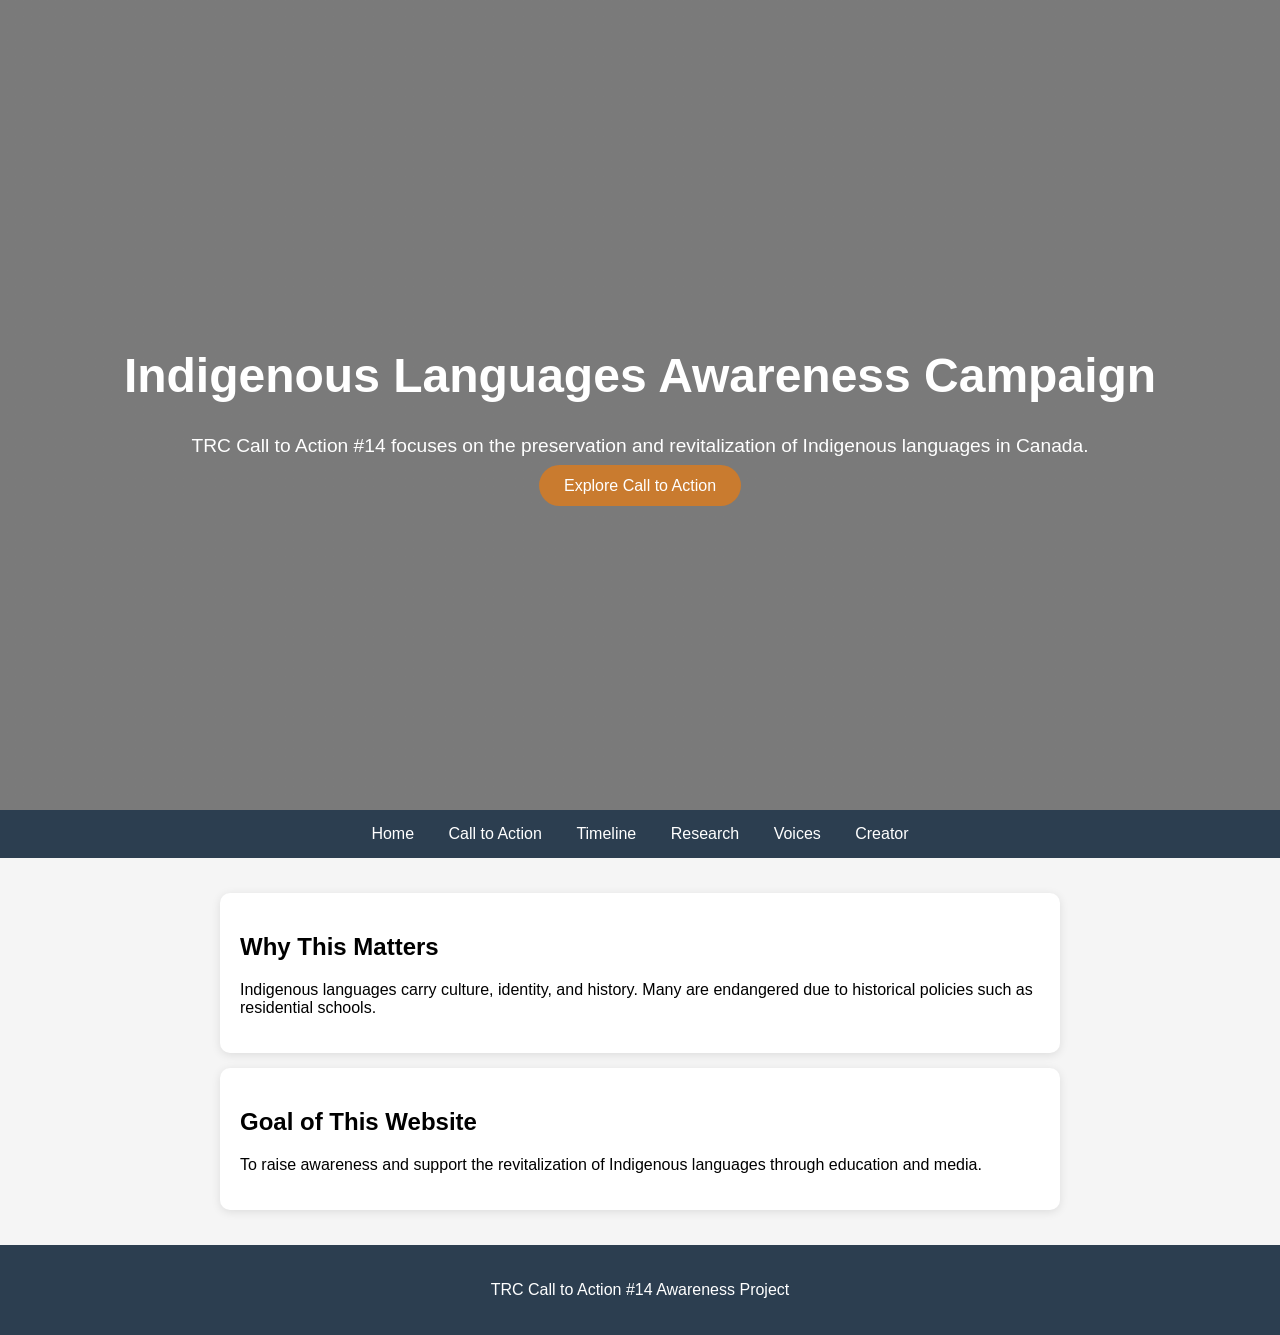
==== index.html @ 7e856358 "Add files via upload" ====
<!DOCTYPE html>
<html lang="en">

<head>
    <meta charset="UTF-8">
    <title>Indigenous Languages Campaign</title>

    <link rel="stylesheet" href="style.css">
</head>

<body>

<header class="hero">

    <div class="hero-content">

        <h1>Indigenous Languages Awareness Campaign</h1>

        <p>
            TRC Call to Action #14 focuses on the preservation and revitalization
            of Indigenous languages in Canada.
        </p>

        <a href="call.html" class="btn">Explore Call to Action</a>

    </div>

</header>

<nav class="nav">
    <a href="index.html">Home</a>
    <a href="call.html">Call to Action</a>
    <a href="timeline.html">Timeline</a>
    <a href="research.html">Research</a>
    <a href="voices.html">Voices</a>
    <a href="creator.html">Creator</a>
</nav>

<main>

    <section class="card">
        <h2>Why This Matters</h2>
        <p>
            Indigenous languages carry culture, identity, and history.
            Many are endangered due to historical policies such as residential schools.
        </p>
    </section>

    <section class="card">
        <h2>Goal of This Website</h2>
        <p>
            To raise awareness and support the revitalization of Indigenous languages
            through education and media.
        </p>
    </section>

</main>

<footer>
    <p>TRC Call to Action #14 Awareness Project</p>
</footer>

</body>
</html>
---- style.css ----
body {
    margin: 0;
    font-family: Arial, sans-serif;
    background: #f5f5f5;
}

/* HERO */
.hero {
    height: 90vh;
    background:
        linear-gradient(rgba(0,0,0,0.5), rgba(0,0,0,0.5)),
        url("images/banner.jpg");

    background-size: cover;
    background-position: center;

    display: flex;
    justify-content: center;
    align-items: center;
    text-align: center;
    color: white;
}

.hero-content h1 {
    font-size: 3rem;
}

.hero-content p {
    font-size: 1.2rem;
    margin: 10px 0 20px;
}

/* BUTTON */
.btn {
    background: #c97b2f;
    color: white;
    padding: 12px 25px;
    border-radius: 25px;
    text-decoration: none;
}

/* NAV */
.nav {
    background: #2c3e50;
    text-align: center;
    padding: 15px;
}

.nav a {
    color: white;
    margin: 0 15px;
    text-decoration: none;
}

/* CARDS */
main {
    padding: 20px;
}

.card {
    background: white;
    padding: 20px;
    margin: 15px auto;
    max-width: 800px;
    border-radius: 10px;
    box-shadow: 0 2px 10px rgba(0,0,0,0.1);
}

/* FOOTER */
footer {
    text-align: center;
    padding: 20px;
    background: #2c3e50;
    color: white;
}

/*Header*/
.page-header {
    text-align: center;
    padding: 50px 20px;
    background: #2c3e50;
    color: white;
}

.img {
    width: 100%;
    max-width: 700px;
    display: block;
    margin: 15px auto;
    border-radius: 10px;
}

.timeline {
    position: relative;
    max-width: 1000px;
    margin: 50px auto;
}

.timeline::after {
    content: '';
    position: absolute;
    width: 4px;
    background-color: #2c3e50;
    top: 0;
    bottom: 0;
    left: 50%;
    margin-left: -2px;
}

.timeline-item {
    padding: 20px;
    position: relative;
    width: 50%;
}

.timeline-item.left {
    left: 0;
}

.timeline-item.right {
    left: 50%;
}

.timeline-item .content {
    background: white;
    padding: 20px;
    border-radius: 10px;
    box-shadow: 0 2px 10px rgba(0,0,0,0.1);
}

.timeline-item img {
    width: 100%;
    border-radius: 8px;
    margin: 10px 0;
}

.timeline-item h2 {
    margin-top: 0;
    color: #2c3e50;
}

/* 横向时间轴 */
.timeline-horizontal {
    display: flex;
    justify-content: space-around;
    align-items: flex-start;
    margin: 80px 20px;
    position: relative;
}

/* 中间线 */
.timeline-horizontal::before {
    content: "";
    position: absolute;
    top: 40px;
    left: 5%;
    right: 5%;
    height: 4px;
    background: #2c3e50;
    z-index: 0;
}

/* 每个节点 */
.event {
    position: relative;
    text-align: center;
    width: 120px;
    cursor: pointer;
    z-index: 1;
}

.event h3 {
    background: #2c3e50;
    color: white;
    padding: 10px;
    border-radius: 20px;
}

/* 默认隐藏详细内容 */
.popup {
    display: none;
    position: absolute;

    top: 20%;          /* ⭐ 从“固定90px”改为“跟在按钮下面” */
    left: 50%;
    transform: translateX(-50%);

    width: 280px;

    background: white;
    padding: 15px;
    border-radius: 10px;

    box-shadow: 0 10px 25px rgba(0,0,0,0.25);

    z-index: 999;

    max-height: 300px;
    overflow-y: auto;

    margin-top: 10px;   /* ⭐ 和按钮拉开距离 */
}

/* 图片 */
.popup img {
    width: 100%;
    border-radius: 8px;
    margin-bottom: 10px;
}

/* hover 效果 */
.event:hover {
    transform: scale(1.2);
    transition: 0.3s;
}

.event:hover .popup {
    display: block;
}

/* 其他变淡效果（增强高级感） */
.timeline-horizontal:hover .event {
    opacity: 1;
}

.timeline-horizontal .event:hover {
    opacity: 1;
}

body {
    margin: 0;
    font-family: Arial, sans-serif;
}

/* timeline 页面专属背景 */
.timeline-horizontal {
    display: flex;
    justify-content: space-between;
    align-items: flex-start;

    margin: 60px auto;
    padding: 150px 40px;

    max-width: 1400px;   /* ⭐ 解决“框太小” */
    max-height: 700px;
    width: 95%;

    position: relative;

    /* 背景图（更清晰版本） */
    background:
        linear-gradient(
            rgba(255,255,255,0.45),
            rgba(255,255,255,0.45)
        ),
        url("images/timeline-bg.jpeg");

    background-size: cover;
    background-position: center;

    border-radius: 20px;
}

.event h3 {
    position: relative;
    top: -30px;
    z-index: 2;
}

.highlight-box {
    border-left: 6px solid #c97b2f;
    background: #fff8f0;
}
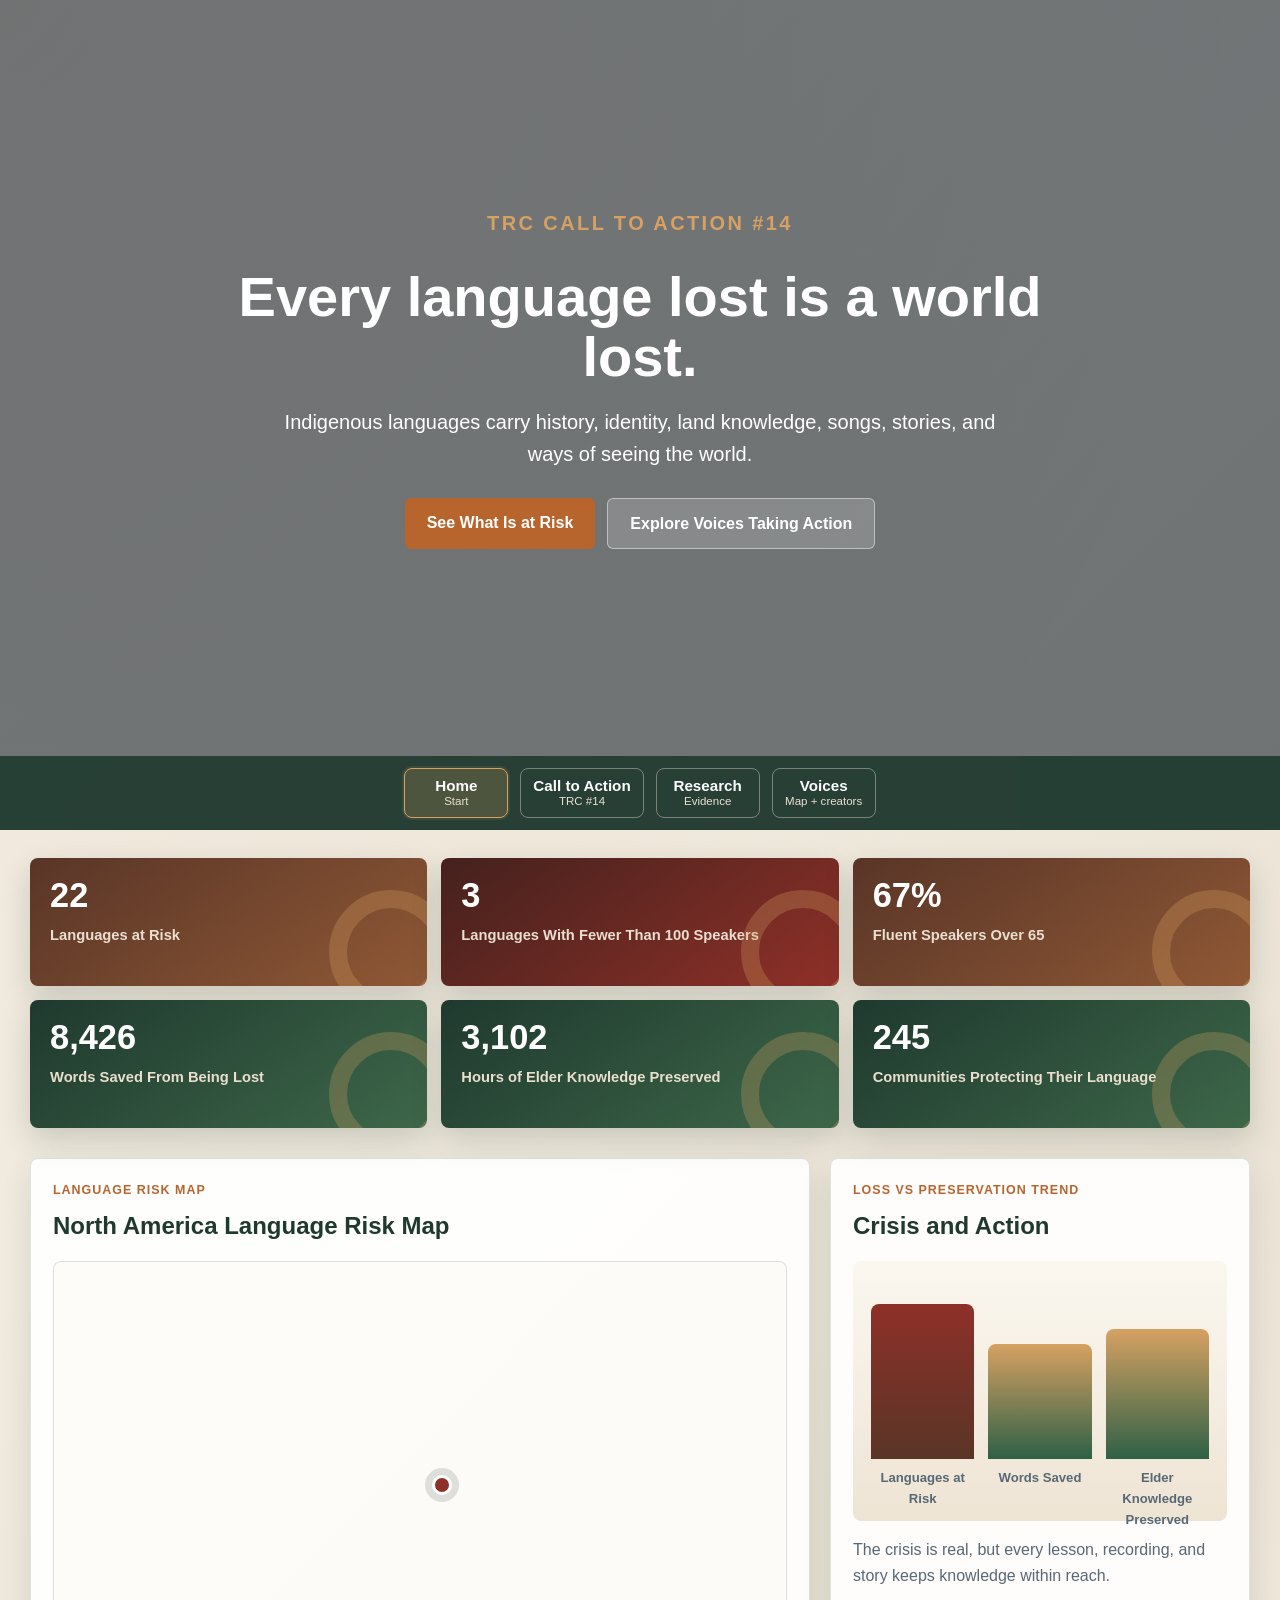
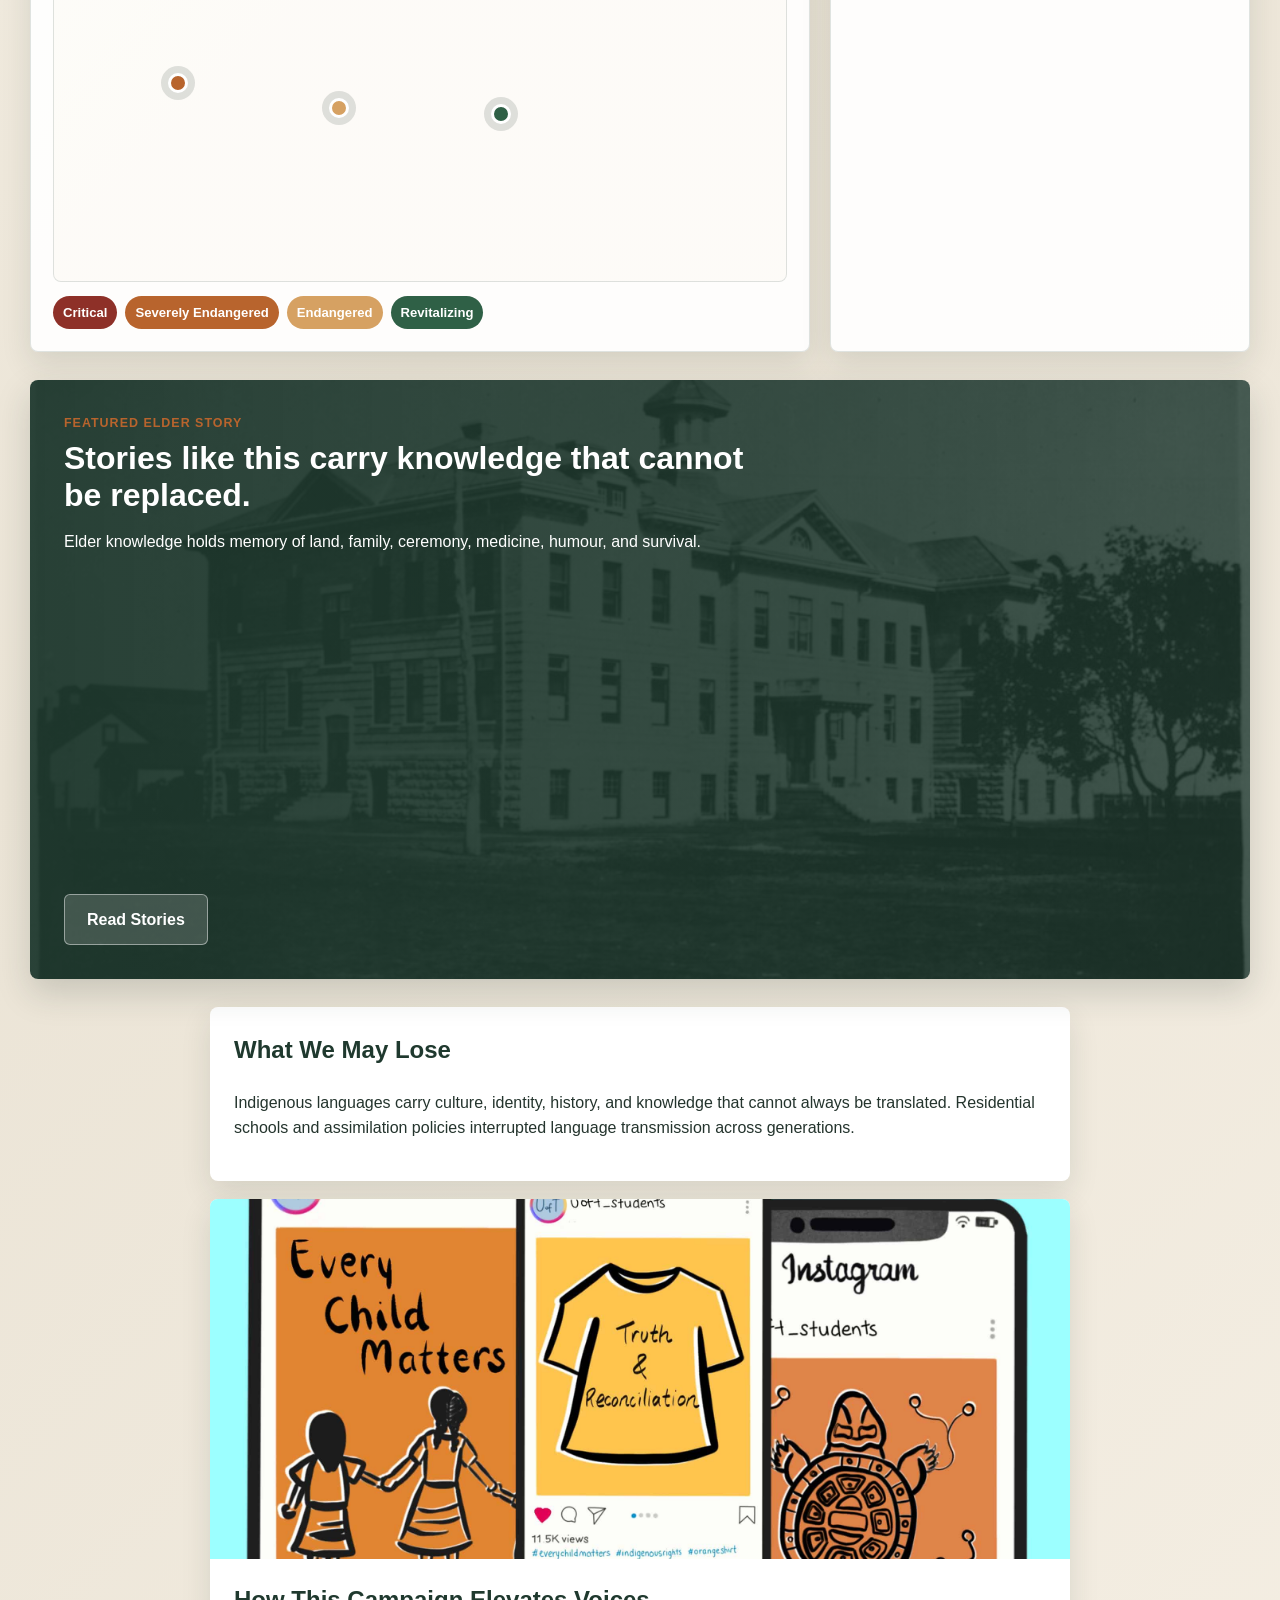
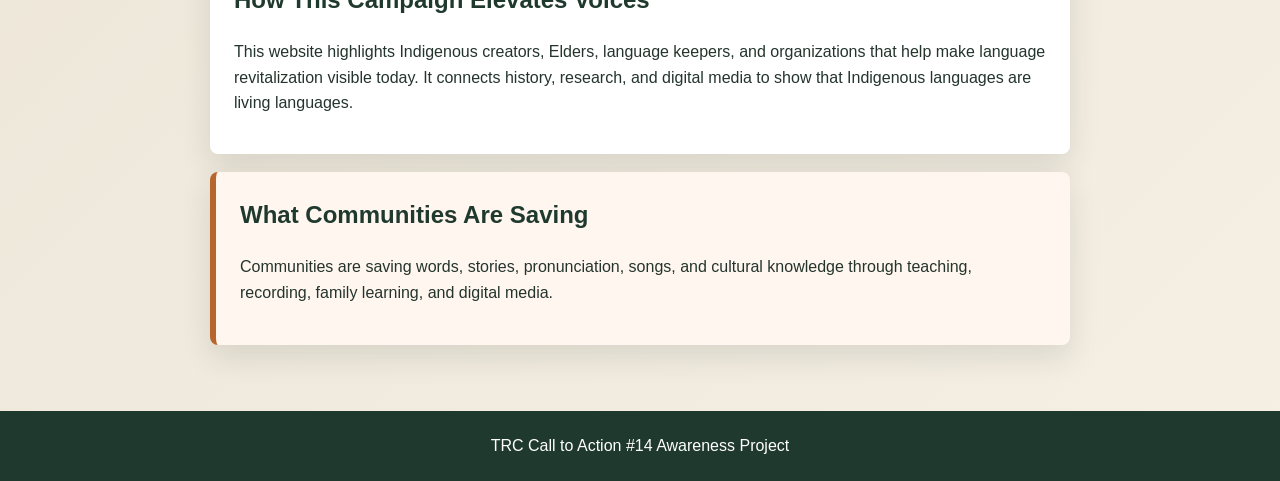
==== commit dfb239b0: "Add files via upload" ====
--- a/index.html
+++ b/index.html
@@ -14,43 +14,164 @@
 
     <div class="hero-content">
 
-        <h1>Indigenous Languages Awareness Campaign</h1>
+        <p class="hero-kicker">TRC Call to Action #14</p>
+
+        <h1>Every language lost is a world lost.</h1>
 
         <p>
-            TRC Call to Action #14 focuses on the preservation and revitalization
-            of Indigenous languages in Canada.
+            Indigenous languages carry history, identity, land knowledge, songs,
+            stories, and ways of seeing the world.
         </p>
 
-        <a href="call.html" class="btn">Explore Call to Action</a>
+        <div class="hero-actions">
+            <a href="#risk-dashboard" class="btn">See What Is at Risk</a>
+            <a href="voices.html#creator-map" class="btn secondary-btn">Explore Voices Taking Action</a>
+        </div>
 
     </div>
 
 </header>
 
 <nav class="nav">
-    <a href="index.html">Home</a>
-    <a href="call.html">Call to Action</a>
-    <a href="timeline.html">Timeline</a>
-    <a href="research.html">Research</a>
-    <a href="voices.html">Voices</a>
-    <a href="creator.html">Creator</a>
+    <a href="index.html" data-section="Start" aria-current="page">Home</a>
+    <a href="call.html" data-section="TRC #14">Call to Action</a>
+    <a href="research.html" data-section="Evidence">Research</a>
+    <a href="voices.html#creator-map" data-section="Map + creators">Voices</a>
 </nav>
 
 <main>
 
+    <section class="kpi-grid survival-kpis" id="risk-dashboard" aria-label="Language risk and preservation impact metrics">
+        <article class="kpi-card risk-card">
+            <span class="kpi-number">22</span>
+            <span class="kpi-label">Languages at Risk</span>
+        </article>
+        <article class="kpi-card critical-card">
+            <span class="kpi-number">3</span>
+            <span class="kpi-label">Languages With Fewer Than 100 Speakers</span>
+        </article>
+        <article class="kpi-card risk-card">
+            <span class="kpi-number">67%</span>
+            <span class="kpi-label">Fluent Speakers Over 65</span>
+        </article>
+        <article class="kpi-card hope-card">
+            <span class="kpi-number">8,426</span>
+            <span class="kpi-label">Words Saved From Being Lost</span>
+        </article>
+        <article class="kpi-card hope-card">
+            <span class="kpi-number">3,102</span>
+            <span class="kpi-label">Hours of Elder Knowledge Preserved</span>
+        </article>
+        <article class="kpi-card hope-card">
+            <span class="kpi-number">245</span>
+            <span class="kpi-label">Communities Protecting Their Language</span>
+        </article>
+    </section>
+
+    <section class="dashboard-row survival-row" aria-label="Language risk dashboard">
+        <article class="dashboard-panel risk-map-panel">
+            <p class="eyebrow">Language Risk Map</p>
+            <h2>North America Language Risk Map</h2>
+            <div class="risk-map" aria-label="Stylized map showing language risk regions">
+                <button class="risk-point critical" type="button" style="top: 36%; left: 53%;">
+                    <span>Critical<br>Fewer than 100 speakers</span>
+                </button>
+                <button class="risk-point severe" type="button" style="top: 68%; left: 17%;">
+                    <span>Severely Endangered<br>Elder speakers remain</span>
+                </button>
+                <button class="risk-point endangered" type="button" style="top: 72%; left: 39%;">
+                    <span>Endangered<br>Community classes active</span>
+                </button>
+                <button class="risk-point revitalizing" type="button" style="top: 73%; left: 61%;">
+                    <span>Revitalizing<br>Youth learners returning</span>
+                </button>
+            </div>
+            <div class="risk-legend">
+                <span class="critical">Critical</span>
+                <span class="severe">Severely Endangered</span>
+                <span class="endangered">Endangered</span>
+                <span class="revitalizing">Revitalizing</span>
+            </div>
+        </article>
+
+        <article class="dashboard-panel loss-chart-panel">
+            <p class="eyebrow">Loss vs Preservation Trend</p>
+            <h2>Crisis and Action</h2>
+            <div class="loss-chart" aria-label="Comparison chart for language risk and preservation action">
+                <div>
+                    <span class="risk-bar" style="height: 86%"></span>
+                    <p>Languages at Risk</p>
+                </div>
+                <div>
+                    <span class="hope-bar" style="height: 64%"></span>
+                    <p>Words Saved</p>
+                </div>
+                <div>
+                    <span class="hope-bar" style="height: 72%"></span>
+                    <p>Elder Knowledge Preserved</p>
+                </div>
+            </div>
+            <p class="panel-note">
+                The crisis is real, but every lesson, recording, and story keeps knowledge within reach.
+            </p>
+        </article>
+    </section>
+
+    <section class="story-feature">
+        <div>
+            <p class="eyebrow">Featured Elder Story</p>
+
+            <h2>Stories like this carry knowledge that cannot be replaced.</h2>
+
+            <p>
+            Elder knowledge holds memory of land, family, ceremony, medicine,
+            humour, and survival.
+            </p>
+
+            <!-- YouTube video embedded directly -->
+            <iframe
+            width="100%"
+            height="315"
+            src="https://www.youtube.com/embed/jl9wORkPYkM"
+            title="YouTube video player"
+            frameborder="0"
+            allowfullscreen>
+            </iframe>
+
+            <a href="voices.html#creator-map" class="btn secondary-btn">
+            Read Stories
+            </a>
+
+        </div>
+    </section>
+
     <section class="card">
-        <h2>Why This Matters</h2>
+        <h2>What We May Lose</h2>
         <p>
-            Indigenous languages carry culture, identity, and history.
-            Many are endangered due to historical policies such as residential schools.
+            Indigenous languages carry culture, identity, history, and knowledge
+            that cannot always be translated. Residential schools and assimilation
+            policies interrupted language transmission across generations.
         </p>
     </section>
 
-    <section class="card">
-        <h2>Goal of This Website</h2>
+    <section class="card image-card">
+        <img src="images/social-media-learning.jpg" alt="A person using a phone for digital learning">
+        <div>
+            <h2>How This Campaign Elevates Voices</h2>
+            <p>
+                This website highlights Indigenous creators, Elders, language keepers,
+                and organizations that help make language revitalization visible today.
+                It connects history, research, and digital media to show that Indigenous
+                languages are living languages.
+            </p>
+        </div>
+    </section>
+
+    <section class="card highlight-box">
+        <h2>What Communities Are Saving</h2>
         <p>
-            To raise awareness and support the revitalization of Indigenous languages
-            through education and media.
+            Communities are saving words, stories, pronunciation, songs, and cultural
+            knowledge through teaching, recording, family learning, and digital media.
         </p>
     </section>
 
@@ -60,5 +181,11 @@
     <p>TRC Call to Action #14 Awareness Project</p>
 </footer>
 
+<script>
+document.querySelector("#homeAudioButton").addEventListener("click", () => {
+    document.querySelector("#homeAudioStatus").textContent = "Listening reminds us that language is carried by real voices.";
+});
+</script>
+
 </body>
-</html>+</html>
--- a/style.css
+++ b/style.css
@@ -1,273 +1,1489 @@
+* {
+    box-sizing: border-box;
+}
+
+html {
+    scroll-behavior: smooth;
+}
+
 body {
     margin: 0;
     font-family: Arial, sans-serif;
-    background: #f5f5f5;
-}
-
-/* HERO */
+    line-height: 1.6;
+    color: #24342d;
+    background:
+        radial-gradient(circle at top left, rgba(184, 100, 45, 0.1), transparent 32%),
+        linear-gradient(135deg, #f7f3ea 0%, #ebe4d6 48%, #f5efe4 100%);
+}
+
+img {
+    max-width: 100%;
+}
+
+a {
+    color: inherit;
+}
+
 .hero {
-    height: 90vh;
+    min-height: 84vh;
     background:
-        linear-gradient(rgba(0,0,0,0.5), rgba(0,0,0,0.5)),
+        linear-gradient(rgba(21, 32, 43, 0.58), rgba(21, 32, 43, 0.58)),
         url("images/banner.jpg");
-
     background-size: cover;
     background-position: center;
-
     display: flex;
     justify-content: center;
     align-items: center;
     text-align: center;
     color: white;
+    padding: 40px 20px;
+}
+
+.hero-content {
+    max-width: 850px;
+}
+
+.hero-kicker {
+    margin: 0 0 12px;
+    color: #d6a162;
+    font-size: 0.9rem;
+    font-weight: bold;
+    letter-spacing: 0.12em;
+    text-transform: uppercase;
 }
 
 .hero-content h1 {
-    font-size: 3rem;
+    font-size: 3.5rem;
+    line-height: 1.08;
+    margin: 0 0 18px;
 }
 
 .hero-content p {
-    font-size: 1.2rem;
-    margin: 10px 0 20px;
-}
-
-/* BUTTON */
+    font-size: 1.25rem;
+    margin: 0 auto 28px;
+    max-width: 760px;
+}
+
+.hero-actions,
+.story-actions {
+    display: flex;
+    justify-content: center;
+    flex-wrap: wrap;
+    gap: 12px;
+}
+
 .btn {
-    background: #c97b2f;
-    color: white;
-    padding: 12px 25px;
-    border-radius: 25px;
+    display: inline-block;
+    border: 0;
+    background: #b8642d;
+    color: white;
+    padding: 12px 22px;
+    border-radius: 6px;
     text-decoration: none;
-}
-
-/* NAV */
+    font-weight: bold;
+    transition: transform 0.2s ease, opacity 0.2s ease;
+}
+
+.secondary-btn {
+    background: rgba(255, 255, 255, 0.16);
+    border: 1px solid rgba(255, 255, 255, 0.45);
+}
+
+.btn:hover,
+.nav a:hover,
+.media-box a:hover {
+    opacity: 0.85;
+}
+
+.btn:hover {
+    transform: translateY(-2px);
+}
+
 .nav {
-    background: #2c3e50;
+    position: sticky;
+    top: 0;
+    z-index: 20;
+    display: flex;
+    justify-content: center;
+    flex-wrap: wrap;
+    gap: 8px 12px;
+    background: rgba(31, 57, 46, 0.96);
+    padding: 12px 20px;
+}
+
+.nav a {
+    display: grid;
+    gap: 1px;
+    min-width: 104px;
+    border: 1px solid rgba(234, 223, 207, 0.42);
+    color: white;
+    text-decoration: none;
+    font-weight: bold;
+    font-size: 0.95rem;
+    line-height: 1.15;
     text-align: center;
-    padding: 15px;
-}
-
-.nav a {
-    color: white;
-    margin: 0 15px;
-    text-decoration: none;
-}
-
-/* CARDS */
+    padding: 8px 12px;
+    border-radius: 8px;
+    transition: background 0.2s ease, opacity 0.2s ease;
+}
+
+.nav a::after {
+    content: attr(data-section);
+    color: #eadfcf;
+    font-size: 0.72rem;
+    font-weight: normal;
+}
+
+.nav a[aria-current="page"],
+.nav a:hover {
+    background: rgba(214, 161, 98, 0.22);
+    border-color: #d6a162;
+    box-shadow: 0 0 0 2px rgba(214, 161, 98, 0.12);
+}
+
 main {
-    padding: 20px;
-}
-
-.card {
-    background: white;
-    padding: 20px;
-    margin: 15px auto;
-    max-width: 800px;
-    border-radius: 10px;
-    box-shadow: 0 2px 10px rgba(0,0,0,0.1);
-}
-
-/* FOOTER */
-footer {
-    text-align: center;
-    padding: 20px;
-    background: #2c3e50;
-    color: white;
-}
-
-/*Header*/
+    padding: 28px 20px 48px;
+}
+
 .page-header {
     text-align: center;
-    padding: 50px 20px;
-    background: #2c3e50;
-    color: white;
-}
-
-.img {
+    padding: 64px 20px;
+    background:
+        linear-gradient(rgba(31, 57, 46, 0.9), rgba(31, 57, 46, 0.9)),
+        url("images/banner.jpg");
+    background-size: cover;
+    background-position: center;
+    color: white;
+}
+
+.page-header h1 {
+    margin: 0 0 8px;
+    font-size: 2.4rem;
+}
+
+.page-header p {
+    margin: 0;
+    font-size: 1.1rem;
+}
+
+.card,
+.research-card,
+.voice-card,
+.creator-panel,
+.source-card {
+    background: white;
+    border-radius: 8px;
+    box-shadow: 0 12px 30px rgba(36, 52, 45, 0.12);
+}
+
+.card {
+    padding: 24px;
+    margin: 18px auto;
+    max-width: 860px;
+}
+
+.card h2,
+.research-card h2,
+.voice-card h2,
+.creator-panel h2 {
+    margin-top: 0;
+    color: #1f392e;
+}
+
+.highlight-box,
+.highlight {
+    border-left: 6px solid #b8642d;
+    background: #fff7ef;
+}
+
+.cta-hero-card,
+.next-step-panel {
+    max-width: 1100px;
+    margin: 0 auto 24px;
+    padding: 34px;
+    border-radius: 8px;
+    background: linear-gradient(145deg, #1f392e, #34533f);
+    color: white;
+    box-shadow: 0 14px 34px rgba(36, 52, 45, 0.18);
+}
+
+.cta-hero-card h2,
+.next-step-panel h2 {
+    margin: 0 0 12px;
+    font-size: 2.25rem;
+    line-height: 1.15;
+}
+
+.cta-hero-card .eyebrow,
+.next-step-panel .eyebrow {
+    color: #d6a162;
+}
+
+.cta-hero-card p,
+.next-step-panel p {
+    max-width: 820px;
+}
+
+.cta-actions {
+    display: flex;
+    flex-wrap: wrap;
+    gap: 12px;
+    margin-top: 20px;
+}
+
+.cta-grid {
+    display: grid;
+    grid-template-columns: repeat(3, minmax(0, 1fr));
+    gap: 18px;
+    max-width: 1100px;
+    margin: 24px auto;
+}
+
+.cta-tile {
+    position: relative;
+    min-height: 220px;
+    padding: 24px;
+    border-radius: 8px;
+    background: white;
+    box-shadow: 0 12px 30px rgba(36, 52, 45, 0.12);
+    transition: transform 0.2s ease, box-shadow 0.2s ease;
+}
+
+.cta-tile:hover {
+    transform: translateY(-4px);
+    box-shadow: 0 16px 34px rgba(36, 52, 45, 0.16);
+}
+
+.cta-tile span {
+    display: inline-grid;
+    place-items: center;
+    width: 34px;
+    height: 34px;
+    border-radius: 50%;
+    background: #b8642d;
+    color: white;
+    font-weight: bold;
+}
+
+.cta-tile h2 {
+    color: #1f392e;
+}
+
+.cta-interactive {
+    display: grid;
+    grid-template-columns: 0.85fr 1.15fr;
+    gap: 20px;
+    max-width: 1100px;
+    margin: 24px auto;
+    align-items: start;
+}
+
+.cta-accordion {
+    display: grid;
+    gap: 12px;
+}
+
+.cta-accordion details {
+    padding: 18px;
+    border-radius: 8px;
+    background: white;
+    box-shadow: 0 10px 22px rgba(36, 52, 45, 0.1);
+}
+
+.cta-accordion summary {
+    cursor: pointer;
+    color: #1f392e;
+    font-weight: bold;
+    font-size: 1.05rem;
+}
+
+.next-step-panel {
+    background:
+        linear-gradient(90deg, rgba(89, 53, 39, 0.95), rgba(31, 57, 46, 0.92)),
+        url("images/social-media-learning.jpg");
+    background-size: cover;
+    background-position: center;
+}
+
+.kpi-grid {
+    display: grid;
+    grid-template-columns: repeat(3, minmax(0, 1fr));
+    gap: 14px;
+    max-width: 1220px;
+    margin: 0 auto 30px;
+}
+
+.kpi-card {
+    position: relative;
+    overflow: hidden;
+    min-height: 128px;
+    padding: 20px;
+    border-radius: 8px;
+    background: linear-gradient(145deg, #1f392e, #34533f);
+    color: white;
+    box-shadow: 0 12px 30px rgba(36, 52, 45, 0.18);
+}
+
+.survival-kpis .risk-card {
+    background: linear-gradient(145deg, #593527, #8f5835);
+}
+
+.survival-kpis .critical-card {
+    background: linear-gradient(145deg, #44211d, #8e3028);
+}
+
+.survival-kpis .hope-card {
+    background: linear-gradient(145deg, #1f392e, #3d6749);
+}
+
+.kpi-card::after {
+    content: "";
+    position: absolute;
+    right: -26px;
+    bottom: -28px;
+    width: 88px;
+    height: 88px;
+    border: 18px solid rgba(214, 161, 98, 0.28);
+    border-radius: 50%;
+}
+
+.kpi-number {
+    display: block;
+    font-size: 2.15rem;
+    line-height: 1;
+    font-weight: bold;
+}
+
+.kpi-label {
+    display: block;
+    margin-top: 12px;
+    color: #eadfcf;
+    font-size: 0.92rem;
+    font-weight: bold;
+}
+
+.image-card {
+    overflow: hidden;
+    padding: 0;
+}
+
+.image-card img {
+    display: block;
     width: 100%;
-    max-width: 700px;
-    display: block;
-    margin: 15px auto;
-    border-radius: 10px;
-}
-
-.timeline {
+    max-height: 360px;
+    object-fit: cover;
+}
+
+.image-card div {
+    padding: 22px 24px;
+}
+
+.timeline-horizontal {
     position: relative;
-    max-width: 1000px;
-    margin: 50px auto;
-}
-
-.timeline::after {
-    content: '';
-    position: absolute;
-    width: 4px;
-    background-color: #2c3e50;
-    top: 0;
-    bottom: 0;
-    left: 50%;
-    margin-left: -2px;
-}
-
-.timeline-item {
-    padding: 20px;
-    position: relative;
-    width: 50%;
-}
-
-.timeline-item.left {
-    left: 0;
-}
-
-.timeline-item.right {
-    left: 50%;
-}
-
-.timeline-item .content {
-    background: white;
-    padding: 20px;
-    border-radius: 10px;
-    box-shadow: 0 2px 10px rgba(0,0,0,0.1);
-}
-
-.timeline-item img {
-    width: 100%;
-    border-radius: 8px;
-    margin: 10px 0;
-}
-
-.timeline-item h2 {
-    margin-top: 0;
-    color: #2c3e50;
-}
-
-/* 横向时间轴 */
-.timeline-horizontal {
-    display: flex;
-    justify-content: space-around;
-    align-items: flex-start;
-    margin: 80px 20px;
-    position: relative;
-}
-
-/* 中间线 */
+    display: grid;
+    grid-template-columns: repeat(6, 1fr);
+    gap: 18px;
+    max-width: 1220px;
+    margin: 36px auto;
+    padding: 110px 28px 38px;
+    background:
+        linear-gradient(rgba(255, 255, 255, 0.62), rgba(255, 255, 255, 0.62)),
+        url("images/timeline-bg.jpeg");
+    background-size: cover;
+    background-position: center;
+    border-radius: 8px;
+    box-shadow: 0 8px 24px rgba(34, 49, 63, 0.16);
+}
+
 .timeline-horizontal::before {
     content: "";
     position: absolute;
-    top: 40px;
-    left: 5%;
-    right: 5%;
+    top: 82px;
+    left: 6%;
+    right: 6%;
     height: 4px;
-    background: #2c3e50;
-    z-index: 0;
-}
-
-/* 每个节点 */
+    background: #1f392e;
+}
+
 .event {
     position: relative;
     text-align: center;
-    width: 120px;
+}
+
+.event h3 {
+    position: relative;
+    z-index: 1;
+    display: inline-block;
+    min-width: 92px;
+    margin: 0 0 18px;
+    background: #1f392e;
+    color: white;
+    padding: 10px 12px;
+    border-radius: 999px;
+    font-size: 1rem;
+}
+
+.popup {
+    display: block;
+    background: white;
+    padding: 16px;
+    border-radius: 8px;
+    box-shadow: 0 8px 18px rgba(34, 49, 63, 0.16);
+    text-align: left;
+    font-size: 0.94rem;
+    transition: transform 0.2s ease, box-shadow 0.2s ease;
+}
+
+.event:hover .popup,
+.event:focus-within .popup {
+    transform: translateY(-5px);
+    box-shadow: 0 12px 26px rgba(34, 49, 63, 0.22);
+}
+
+.popup img {
+    width: 100%;
+    height: 115px;
+    object-fit: cover;
+    border-radius: 6px;
+    margin-bottom: 10px;
+}
+
+.research-grid,
+.voices-grid {
+    display: grid;
+    grid-template-columns: repeat(2, minmax(0, 1fr));
+    gap: 20px;
+    max-width: 1100px;
+    margin: 24px auto;
+}
+
+.interactive-voices {
+    display: grid;
+    grid-template-columns: minmax(0, 1.08fr) minmax(360px, 0.92fr);
+    gap: 20px;
+    max-width: 1220px;
+    margin: 24px auto;
+    align-items: stretch;
+}
+
+.voice-focus {
+    position: relative;
+    overflow: hidden;
+    background: linear-gradient(155deg, #1f392e, #2f6046);
+    color: white;
+    border-radius: 8px;
+    padding: 30px;
+    box-shadow: 0 8px 24px rgba(34, 49, 63, 0.16);
+    display: flex;
+    flex-direction: column;
+    justify-content: center;
+    min-height: 540px;
+}
+
+.voice-focus::after {
+    content: "";
+    position: absolute;
+    right: -54px;
+    top: -54px;
+    width: 150px;
+    height: 150px;
+    border: 24px solid rgba(214, 161, 98, 0.18);
+    border-radius: 50%;
+}
+
+.voice-focus > * {
+    position: relative;
+    z-index: 1;
+}
+
+.voice-focus h2 {
+    margin: 0 0 8px;
+    font-size: 2.1rem;
+    line-height: 1.1;
+}
+
+.voice-focus .btn {
+    align-self: flex-start;
+    margin-top: 18px;
+}
+
+.voice-focus-stats {
+    display: grid;
+    grid-template-columns: repeat(3, minmax(0, 1fr));
+    gap: 10px;
+    margin-top: 22px;
+}
+
+.voice-focus-stats span {
+    display: block;
+    min-height: 92px;
+    padding: 14px;
+    border: 1px solid rgba(255, 255, 255, 0.18);
+    border-radius: 8px;
+    background: rgba(255, 255, 255, 0.1);
+    color: #eadfcf;
+    font-size: 0.86rem;
+}
+
+.voice-focus-stats b {
+    display: block;
+    margin-bottom: 8px;
+    color: white;
+    font-size: 1rem;
+}
+
+.eyebrow {
+    display: block;
+    margin: 0 0 6px;
+    color: #b8642d;
+    font-size: 0.78rem;
+    font-weight: bold;
+    letter-spacing: 0.08em;
+    text-transform: uppercase;
+}
+
+.dashboard-row {
+    display: grid;
+    grid-template-columns: 1fr;
+    gap: 20px;
+    max-width: 1220px;
+    margin: 28px auto;
+}
+
+.survival-row {
+    grid-template-columns: minmax(0, 1.3fr) minmax(320px, 0.7fr);
+}
+
+.dashboard-panel,
+.ranking-card {
+    background: rgba(255, 255, 255, 0.92);
+    border: 1px solid rgba(87, 105, 94, 0.18);
+    border-radius: 8px;
+    box-shadow: 0 12px 30px rgba(36, 52, 45, 0.12);
+    padding: 22px;
+}
+
+.dashboard-panel h2 {
+    margin: 0 0 16px;
+    color: #1f392e;
+}
+
+.risk-map-panel {
+    overflow: hidden;
+}
+
+.risk-map {
+    position: relative;
+    aspect-ratio: 3840 / 3248;
+    border-radius: 8px;
+    overflow: hidden;
+    background:
+        linear-gradient(rgba(247, 243, 234, 0.18), rgba(247, 243, 234, 0.18)),
+        url("images/map.jpeg");
+    background-size: 100% 100%;
+    background-position: center;
+    border: 1px solid rgba(87, 105, 94, 0.18);
+}
+
+.risk-map::after {
+    content: "";
+    position: absolute;
+    inset: 0;
+    background: rgba(255, 247, 239, 0.16);
+    pointer-events: none;
+}
+
+.risk-point {
+    position: absolute;
+    z-index: 1;
+    width: 20px;
+    height: 20px;
+    border: 3px solid white;
+    border-radius: 50%;
+    transform: translate(-50%, -50%);
     cursor: pointer;
-    z-index: 1;
-}
-
-.event h3 {
-    background: #2c3e50;
-    color: white;
-    padding: 10px;
-    border-radius: 20px;
-}
-
-/* 默认隐藏详细内容 */
-.popup {
+    box-shadow: 0 0 0 7px rgba(36, 52, 45, 0.14);
+}
+
+.risk-point span {
     display: none;
     position: absolute;
-
-    top: 20%;          /* ⭐ 从“固定90px”改为“跟在按钮下面” */
+    bottom: 28px;
     left: 50%;
     transform: translateX(-50%);
-
-    width: 280px;
-
+    width: 210px;
+    padding: 10px 12px;
+    border-radius: 6px;
     background: white;
-    padding: 15px;
-    border-radius: 10px;
-
-    box-shadow: 0 10px 25px rgba(0,0,0,0.25);
-
-    z-index: 999;
-
-    max-height: 300px;
-    overflow-y: auto;
-
-    margin-top: 10px;   /* ⭐ 和按钮拉开距离 */
-}
-
-/* 图片 */
-.popup img {
+    color: #24342d;
+    box-shadow: 0 12px 28px rgba(36, 52, 45, 0.2);
+    font-size: 0.86rem;
+    text-align: left;
+}
+
+.risk-point:hover span,
+.risk-point:focus span {
+    display: block;
+}
+
+.risk-point.critical,
+.risk-legend .critical {
+    background: #8e3028;
+}
+
+.risk-point.severe,
+.risk-legend .severe {
+    background: #b8642d;
+}
+
+.risk-point.endangered,
+.risk-legend .endangered {
+    background: #d6a162;
+}
+
+.risk-point.revitalizing,
+.risk-legend .revitalizing {
+    background: #2f6046;
+}
+
+.risk-legend {
+    display: flex;
+    flex-wrap: wrap;
+    gap: 8px;
+    margin-top: 14px;
+}
+
+.risk-legend span {
+    color: white;
+    border-radius: 999px;
+    padding: 6px 10px;
+    font-size: 0.82rem;
+    font-weight: bold;
+}
+
+.loss-chart {
+    display: grid;
+    grid-template-columns: repeat(3, 1fr);
+    gap: 14px;
+    height: 260px;
+    align-items: stretch;
+    padding: 18px;
+    border-radius: 8px;
+    background: linear-gradient(180deg, #fbf7ef, #eee4d4);
+}
+
+.loss-chart div {
+    display: grid;
+    grid-template-rows: 1fr 44px;
+    align-items: end;
+    height: 100%;
+    text-align: center;
+}
+
+.loss-chart span {
+    align-self: end;
+    display: block;
     width: 100%;
-    border-radius: 8px;
-    margin-bottom: 10px;
-}
-
-/* hover 效果 */
-.event:hover {
-    transform: scale(1.2);
-    transition: 0.3s;
-}
-
-.event:hover .popup {
-    display: block;
-}
-
-/* 其他变淡效果（增强高级感） */
-.timeline-horizontal:hover .event {
-    opacity: 1;
-}
-
-.timeline-horizontal .event:hover {
-    opacity: 1;
-}
-
-body {
+    min-height: 38px;
+    border-radius: 8px 8px 0 0;
+    transition: transform 0.2s ease;
+}
+
+.loss-chart span:hover {
+    transform: scaleY(1.04);
+}
+
+.loss-chart p {
+    align-self: start;
+    margin: 8px 0 0;
+    color: #586875;
+    font-size: 0.82rem;
+    font-weight: bold;
+}
+
+.risk-bar {
+    background: linear-gradient(180deg, #8e3028, #593527);
+}
+
+.hope-bar {
+    background: linear-gradient(180deg, #d6a162, #2f6046);
+}
+
+.panel-note {
+    margin-bottom: 0;
+    color: #586875;
+}
+
+.story-feature {
+    position: relative;
+    overflow: hidden;
+    max-width: 1220px;
+    margin: 28px auto;
+    padding: 34px;
+    border-radius: 8px;
+    background:
+        linear-gradient(90deg, rgba(31, 57, 46, 0.94), rgba(31, 57, 46, 0.78)),
+        url("images/residential-school.jpg");
+    background-size: cover;
+    background-position: center;
+    color: white;
+    box-shadow: 0 14px 34px rgba(36, 52, 45, 0.18);
+}
+
+.story-feature > div {
+    max-width: 720px;
+}
+
+.story-feature h2 {
+    margin: 0 0 12px;
+    font-size: 2rem;
+    line-height: 1.15;
+}
+
+.story-feature .audio-status {
+    color: #eadfcf;
+}
+
+.mini-chart {
+    display: flex;
+    align-items: end;
+    gap: 10px;
+    height: 160px;
+    padding: 14px;
+    border-radius: 8px;
+    background: linear-gradient(180deg, #fbf7ef, #eee4d4);
+}
+
+.mini-chart span {
+    flex: 1;
+    min-width: 18px;
+    border-radius: 6px 6px 0 0;
+    background: linear-gradient(180deg, #d6a162, #8f5835);
+    transition: transform 0.2s ease;
+}
+
+.mini-chart span:hover {
+    transform: scaleY(1.06);
+}
+
+.chart-legend {
+    display: flex;
+    flex-wrap: wrap;
+    gap: 8px;
+    margin-top: 12px;
+    color: #586875;
+    font-size: 0.86rem;
+}
+
+.chart-legend span {
+    padding: 5px 8px;
+    border-radius: 999px;
+    background: #f4f1ec;
+}
+
+.language-word {
+    margin: 10px 0 0;
+    color: #1f392e;
+    font-size: 2.4rem;
+    line-height: 1;
+    font-weight: bold;
+}
+
+.audio-btn {
+    cursor: pointer;
+}
+
+.audio-status {
+    margin-bottom: 0;
+    color: #586875;
+    font-size: 0.92rem;
+}
+
+.activity-feed ul {
+    display: grid;
+    gap: 10px;
+    padding: 0;
     margin: 0;
-    font-family: Arial, sans-serif;
-}
-
-/* timeline 页面专属背景 */
-.timeline-horizontal {
+    list-style: none;
+}
+
+.activity-feed li {
+    padding: 10px 12px;
+    border-left: 4px solid #b8642d;
+    border-radius: 6px;
+    background: #f7f3ea;
+}
+
+.filter-panel {
+    display: flex;
+    flex-wrap: wrap;
+    justify-content: center;
+    gap: 10px;
+    max-width: 900px;
+    margin: 28px auto 10px;
+}
+
+.filter-btn {
+    border: 2px solid #1f392e;
+    border-radius: 999px;
+    background: white;
+    color: #1f392e;
+    padding: 9px 14px;
+    font-weight: bold;
+    cursor: pointer;
+    transition: background 0.2s ease, color 0.2s ease, transform 0.2s ease;
+}
+
+.filter-btn:hover,
+.filter-btn.is-active {
+    background: #1f392e;
+    color: white;
+    transform: translateY(-2px);
+}
+
+.research-card,
+.voice-card,
+.creator-panel,
+.source-card {
+    padding: 22px;
+}
+
+.voice-card {
+    transition: transform 0.2s ease, box-shadow 0.2s ease, border-color 0.2s ease;
+    border: 2px solid transparent;
+}
+
+.voice-card:hover,
+.voice-card.is-selected {
+    transform: translateY(-4px);
+    border-color: #b8642d;
+    box-shadow: 0 12px 28px rgba(34, 49, 63, 0.18);
+}
+
+.voice-card[hidden] {
+    display: none;
+}
+
+.voice-card-main {
+    width: 100%;
     display: flex;
     justify-content: space-between;
     align-items: flex-start;
-
-    margin: 60px auto;
-    padding: 150px 40px;
-
-    max-width: 1400px;   /* ⭐ 解决“框太小” */
-    max-height: 700px;
-    width: 95%;
-
+    gap: 14px;
+    padding: 0;
+    border: 0;
+    background: transparent;
+    color: inherit;
+    text-align: left;
+    cursor: pointer;
+    font: inherit;
+}
+
+.voice-title {
+    display: block;
+    color: #1f392e;
+    font-size: 1.35rem;
+    font-weight: bold;
+    line-height: 1.2;
+}
+
+.voice-location {
+    display: block;
+    margin-top: 4px;
+    color: #586875;
+    font-size: 0.95rem;
+}
+
+.select-label {
+    flex: 0 0 auto;
+    border-radius: 999px;
+    background: #f4f1ec;
+    color: #1f392e;
+    padding: 5px 10px;
+    font-size: 0.8rem;
+    font-weight: bold;
+}
+
+.voice-card.is-selected .select-label {
+    background: #b8642d;
+    color: white;
+}
+
+.voice-card details {
+    margin-top: 14px;
+    border-top: 1px solid #e5ded4;
+    padding-top: 12px;
+}
+
+.voice-card summary {
+    cursor: pointer;
+    color: #1f392e;
+    font-weight: bold;
+}
+
+.research-card.wide {
+    grid-column: span 2;
+}
+
+.research-lead {
+    border-top: 6px solid #1f392e;
+}
+
+.numbers-section {
+    background: linear-gradient(145deg, #1f392e, #34533f);
+    color: white;
+}
+
+.numbers-section h2,
+.numbers-section .eyebrow {
+    color: white;
+}
+
+.numbers-grid {
+    display: grid;
+    grid-template-columns: repeat(5, minmax(0, 1fr));
+    gap: 14px;
+    margin-top: 18px;
+}
+
+.number-card {
+    min-height: 150px;
+    padding: 18px;
+    border: 1px solid rgba(255, 255, 255, 0.18);
+    border-radius: 8px;
+    background: rgba(255, 255, 255, 0.1);
+}
+
+.number-card strong {
+    display: block;
+    color: #d6a162;
+    font-size: 1.9rem;
+    line-height: 1.05;
+}
+
+.number-card span {
+    display: block;
+    margin-top: 12px;
+    color: #f3eadf;
+    font-weight: bold;
+}
+
+.critical-number strong {
+    color: #f0b09d;
+}
+
+.hope-number strong {
+    color: #cbe0c6;
+}
+
+.research-timeline-card {
+    overflow: hidden;
+}
+
+.research-timeline {
     position: relative;
-
-    /* 背景图（更清晰版本） */
+    display: grid;
+    grid-template-columns: repeat(5, minmax(0, 1fr));
+    gap: 14px;
+    margin-top: 18px;
+}
+
+.research-timeline::before {
+    content: "";
+    position: absolute;
+    top: 22px;
+    left: 7%;
+    right: 7%;
+    height: 4px;
+    background: #1f392e;
+}
+
+.research-timeline article {
+    position: relative;
+    z-index: 1;
+    padding-top: 52px;
+}
+
+.research-timeline article::before {
+    content: "";
+    position: absolute;
+    top: 12px;
+    left: 0;
+    width: 24px;
+    height: 24px;
+    border: 4px solid white;
+    border-radius: 50%;
+    background: #b8642d;
+    box-shadow: 0 0 0 4px rgba(184, 100, 45, 0.18);
+}
+
+.research-timeline span {
+    display: block;
+    color: #1f392e;
+    font-size: 1.2rem;
+    font-weight: bold;
+}
+
+.research-timeline p {
+    margin: 8px 0 0;
+}
+
+.merged-timeline {
+    display: grid;
+    grid-template-columns: repeat(3, minmax(0, 1fr));
+    gap: 18px;
+    margin-top: 22px;
+}
+
+.merged-timeline article {
+    overflow: hidden;
+    border: 1px solid rgba(87, 105, 94, 0.18);
+    border-radius: 8px;
+    background: white;
+    box-shadow: 0 10px 22px rgba(36, 52, 45, 0.1);
+    transition: transform 0.2s ease, box-shadow 0.2s ease;
+}
+
+.merged-timeline article:hover {
+    transform: translateY(-4px);
+    box-shadow: 0 14px 28px rgba(36, 52, 45, 0.16);
+}
+
+.merged-timeline img {
+    display: block;
+    width: 100%;
+    height: 145px;
+    object-fit: cover;
+    background: #f4f1ec;
+}
+
+.merged-timeline span,
+.merged-timeline h3,
+.merged-timeline p {
+    margin-left: 16px;
+    margin-right: 16px;
+}
+
+.merged-timeline span {
+    display: inline-block;
+    margin-top: 16px;
+    padding: 5px 10px;
+    border-radius: 999px;
+    background: #1f392e;
+    color: white;
+    font-weight: bold;
+}
+
+.merged-timeline h3 {
+    color: #1f392e;
+}
+
+.merged-timeline p:last-child {
+    margin-bottom: 18px;
+}
+
+.why-card blockquote {
+    margin: 22px 0 0;
+    padding: 24px;
+    border-left: 6px solid #8e3028;
+    border-radius: 8px;
+    background: #fff1e8;
+    color: #593527;
+    font-size: 1.35rem;
+    line-height: 1.35;
+    font-weight: bold;
+}
+
+.takeaway-list {
+    display: grid;
+    grid-template-columns: repeat(5, minmax(0, 1fr));
+    gap: 14px;
+    padding: 0;
+    margin: 18px 0 0;
+    list-style: none;
+    counter-reset: takeaways;
+}
+
+.takeaway-list li {
+    counter-increment: takeaways;
+    position: relative;
+    min-height: 150px;
+    padding: 54px 16px 16px;
+    border-radius: 8px;
+    background: white;
+    box-shadow: 0 8px 18px rgba(36, 52, 45, 0.1);
+    font-weight: bold;
+}
+
+.takeaway-list li::before {
+    content: counter(takeaways);
+    position: absolute;
+    top: 16px;
+    left: 16px;
+    width: 28px;
+    height: 28px;
+    border-radius: 50%;
+    background: #1f392e;
+    color: white;
+    line-height: 28px;
+    text-align: center;
+}
+
+.media-box {
+    margin-top: 12px;
+    padding: 12px;
+    background: #f4f1ec;
+    border-radius: 6px;
+}
+
+.media-box a {
+    color: #b8642d;
+    text-decoration: none;
+    font-weight: bold;
+}
+
+.creator-layout {
+    display: grid;
+    grid-template-columns: 1.1fr 0.9fr;
+    gap: 20px;
+    max-width: 1100px;
+    margin: 24px auto;
+}
+
+.creator-panel.feature {
+    border-top: 6px solid #b8642d;
+}
+
+.creator-list {
+    padding-left: 20px;
+}
+
+.map-intro {
+    max-width: 900px;
+    margin: 0 auto 22px;
+    text-align: center;
+}
+
+.map-container {
+    position: relative;
+    max-width: none;
+    min-height: 540px;
+    margin: 0;
+    border-radius: 8px;
+    overflow: hidden;
+    border: 1px solid rgba(87, 105, 94, 0.2);
     background:
-        linear-gradient(
-            rgba(255,255,255,0.45),
-            rgba(255,255,255,0.45)
-        ),
-        url("images/timeline-bg.jpeg");
-
+        linear-gradient(rgba(247, 243, 234, 0.28), rgba(247, 243, 234, 0.28)),
+        url("images/map.jpeg");
     background-size: cover;
     background-position: center;
-
-    border-radius: 20px;
-}
-
-.event h3 {
-    position: relative;
-    top: -30px;
-    z-index: 2;
-}
-
-.highlight-box {
-    border-left: 6px solid #c97b2f;
-    background: #fff8f0;
-}+    box-shadow: 0 14px 34px rgba(36, 52, 45, 0.18);
+}
+
+.map-outline {
+    position: absolute;
+    inset: 8% 8% 10%;
+    border: 3px solid rgba(31, 57, 46, 0.28);
+    border-radius: 52% 48% 42% 58%;
+    background: rgba(255, 247, 239, 0.62);
+}
+
+.map-label {
+    position: absolute;
+    left: 30px;
+    bottom: 24px;
+    max-width: 280px;
+    padding: 14px;
+    background: rgba(255, 255, 255, 0.94);
+    border-radius: 8px;
+    font-weight: bold;
+    color: #1f392e;
+}
+
+.dot {
+    position: absolute;
+    width: 18px;
+    height: 18px;
+    background: #b8642d;
+    border: 3px solid white;
+    border-radius: 50%;
+    transform: translate(-50%, -50%);
+    cursor: pointer;
+    box-shadow: 0 0 0 4px rgba(184, 100, 45, 0.22);
+    padding: 0;
+    font: inherit;
+    animation: markerPulse 2s infinite;
+}
+
+.tooltip {
+    display: none;
+    position: absolute;
+    bottom: 25px;
+    left: 50%;
+    transform: translateX(-50%);
+    width: 230px;
+    background: white;
+    color: #22313f;
+    padding: 10px 12px;
+    border-radius: 6px;
+    font-size: 0.88rem;
+    box-shadow: 0 8px 18px rgba(34, 49, 63, 0.22);
+    text-align: left;
+}
+
+.dot:hover .tooltip,
+.dot:focus .tooltip,
+.dot.is-active .tooltip {
+    display: block;
+}
+
+.dot:hover,
+.dot:focus,
+.dot.is-active {
+    background: #1f392e;
+    box-shadow: 0 0 0 7px rgba(31, 57, 46, 0.22);
+    animation: none;
+}
+
+@keyframes markerPulse {
+    0% {
+        box-shadow: 0 0 0 4px rgba(184, 100, 45, 0.22);
+    }
+
+    70% {
+        box-shadow: 0 0 0 12px rgba(184, 100, 45, 0);
+    }
+
+    100% {
+        box-shadow: 0 0 0 4px rgba(184, 100, 45, 0);
+    }
+}
+
+.crystal {
+    top: 70%;
+    left: 59%;
+}
+
+.myia {
+    top: 70%;
+    left: 19%;
+}
+
+.shina {
+    top: 48%;
+    left: 74%;
+}
+
+.grandma {
+    top: 72%;
+    left: 42%;
+}
+
+.source-list {
+    max-width: 900px;
+    margin: 24px auto;
+}
+
+.source-card {
+    margin-bottom: 16px;
+}
+
+.source-card a {
+    color: #b8642d;
+    font-weight: bold;
+}
+
+.ranking-grid {
+    display: grid;
+    grid-template-columns: repeat(3, minmax(0, 1fr));
+    gap: 20px;
+    max-width: 1220px;
+    margin: 28px auto;
+}
+
+.ranking-card {
+    border-top: 5px solid #b8642d;
+}
+
+.ranking-card span {
+    display: block;
+    color: #586875;
+    font-size: 0.84rem;
+    font-weight: bold;
+    text-transform: uppercase;
+}
+
+.ranking-card strong {
+    display: block;
+    margin-top: 8px;
+    color: #1f392e;
+    font-size: 1.15rem;
+}
+
+.ranking-card p {
+    margin-bottom: 0;
+}
+
+footer {
+    text-align: center;
+    padding: 22px;
+    background: #1f392e;
+    color: white;
+}
+
+footer p {
+    margin: 0;
+}
+
+@media (max-width: 900px) {
+    .hero-content h1 {
+        font-size: 2.35rem;
+    }
+
+    .timeline-horizontal,
+    .research-grid,
+    .voices-grid,
+    .interactive-voices,
+    .dashboard-row,
+    .cta-grid,
+    .cta-interactive,
+    .ranking-grid,
+    .creator-layout {
+        grid-template-columns: 1fr;
+    }
+
+    .numbers-grid,
+    .research-timeline,
+    .takeaway-list,
+    .merged-timeline {
+        grid-template-columns: 1fr;
+    }
+
+    .research-timeline::before {
+        top: 0;
+        bottom: 0;
+        left: 12px;
+        right: auto;
+        width: 4px;
+        height: auto;
+    }
+
+    .research-timeline article {
+        padding-top: 0;
+        padding-left: 46px;
+    }
+
+    .research-timeline article::before {
+        top: 0;
+        left: 0;
+    }
+
+    .kpi-grid {
+        grid-template-columns: repeat(2, minmax(0, 1fr));
+    }
+
+    .timeline-horizontal {
+        padding-top: 28px;
+    }
+
+    .timeline-horizontal::before {
+        display: none;
+    }
+
+    .research-card.wide {
+        grid-column: span 1;
+    }
+
+    .map-container {
+        min-height: 430px;
+    }
+
+    .voice-focus {
+        min-height: auto;
+    }
+
+    .voice-focus-stats {
+        grid-template-columns: 1fr;
+    }
+
+    .nav a {
+        min-width: 92px;
+    }
+}
+
+@media (max-width: 600px) {
+    .page-header h1 {
+        font-size: 2rem;
+    }
+
+    main {
+        padding: 20px 14px 36px;
+    }
+
+    .card,
+    .research-card,
+    .voice-card,
+    .creator-panel,
+    .dashboard-panel,
+    .cta-hero-card,
+    .next-step-panel,
+    .ranking-card {
+        padding: 18px;
+    }
+
+    .cta-hero-card h2,
+    .next-step-panel h2 {
+        font-size: 1.65rem;
+    }
+
+    .kpi-grid {
+        grid-template-columns: 1fr;
+    }
+
+    .kpi-card {
+        min-height: 104px;
+    }
+
+    .voice-card-main {
+        flex-direction: column;
+    }
+
+    .tooltip {
+        width: 190px;
+        font-size: 0.8rem;
+    }
+}
+
+.audio-wave {
+  display: flex;
+  align-items: center;
+  gap: 3px;
+  height: 40px;
+  margin-top: 12px;
+}
+
+/* 每一条“波形柱” */
+.audio-wave span {
+  width: 4px;
+  height: 10px;
+  background: #4a7c59; /* 可以改成你的主题色 */
+  border-radius: 2px;
+  animation: wave 1s infinite ease-in-out;
+}
+
+/* 不同延迟制造“波浪感” */
+.audio-wave span:nth-child(1) { animation-delay: 0s; }
+.audio-wave span:nth-child(2) { animation-delay: 0.1s; }
+.audio-wave span:nth-child(3) { animation-delay: 0.2s; }
+.audio-wave span:nth-child(4) { animation-delay: 0.3s; }
+.audio-wave span:nth-child(5) { animation-delay: 0.4s; }
+.audio-wave span:nth-child(6) { animation-delay: 0.3s; }
+.audio-wave span:nth-child(7) { animation-delay: 0.2s; }
+.audio-wave span:nth-child(8) { animation-delay: 0.1s; }
+
+/* 动画 */
+@keyframes wave {
+  0%, 100% { height: 8px; }
+  50% { height: 32px; }
+}
+
